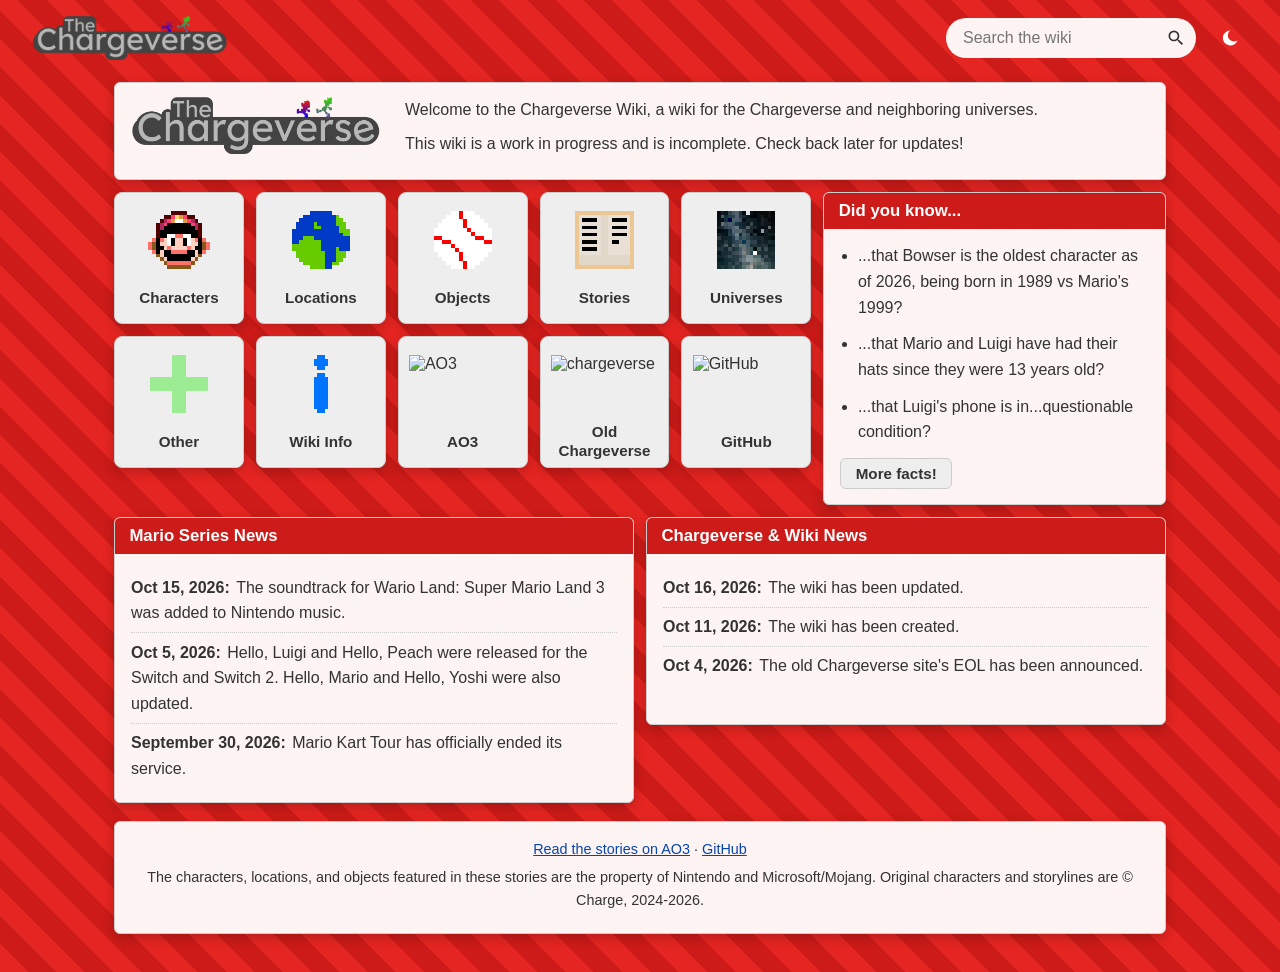
==== index.html @ e4b1b05f "Fixed homepage characters link" ====
<!DOCTYPE html>
<html lang="en">
<head>
    <meta charset="utf-8">
    <meta name="viewport" content="width=device-width, initial-scale=1.0">
    <title>Home - Chargeverse Wiki</title>

    <link rel="apple-touch-icon" href="site_assets/apple-touch-icon.png">
    <link rel="icon" type="image/png" sizes="32x32" href="site_assets/favicon-32x32.png">
    <link rel="icon" type="image/png" sizes="16x16" href="site_assets/favicon-16x16.png">
    <meta name="apple-mobile-web-app-capable" content="yes">
    <meta name="apple-mobile-web-app-title" content="Chargeverse Wiki">
    <meta name="theme-color" content="#cc1b18" media="(prefers-color-scheme: light)">
    <meta name="theme-color" content="#0a0a0a" media="(prefers-color-scheme: dark)">
    <link rel="manifest" href="site_assets/site.webmanifest">

    <link rel="stylesheet" href="styles.css">
    <script src="script.js"></script>
</head>
<body>

    <div class="top-bar wiki-bar">
        <a class="site-logo" href="index.html"><img src="site_assets/The Chargeverse Logo.png" alt="Chargeverse Wiki home"></a>
        <div class="controls">
            <div class="search-container" id="search-box">
                <form class="search-form" id="search-form" action="search.html" method="get">
                    <input class="search-input" id="search-input" type="text" name="q" placeholder="Search the wiki" aria-label="Search the wiki" autocomplete="off">
                    <button class="icon-btn" id="search-btn" type="button" aria-label="Search">
                        <svg width="20" height="20" viewBox="0 0 24 24" aria-hidden="true"><path d="M15.5 14h-.79l-.28-.27A6.47 6.47 0 0 0 16 9.5 6.5 6.5 0 1 0 9.5 16c1.61 0 3.09-.59 4.23-1.57l.27.28v.79l5 4.99L20.49 19l-4.99-5zm-6 0C7.01 14 5 11.99 5 9.5S7.01 5 9.5 5 14 7.01 14 9.5 11.99 14 9.5 14z"/></svg>
                    </button>
                </form>
            </div>
            <button class="icon-btn" id="theme-toggle" type="button" aria-label="Toggle light/dark mode" title="Toggle light/dark mode">
                <svg class="icon-moon" width="20" height="20" viewBox="0 0 24 24" aria-hidden="true"><path d="M12.3 3a9 9 0 1 0 8.7 11.6A7 7 0 0 1 12.3 3z"/></svg>
                <svg class="icon-sun" width="20" height="20" viewBox="0 0 24 24" aria-hidden="true"><path d="M12 7a5 5 0 1 0 0 10 5 5 0 0 0 0-10zM11 1h2v3h-2zM11 20h2v3h-2zM1 11h3v2H1zM20 11h3v2h-3zM4.2 5.6l1.4-1.4 2.1 2.1-1.4 1.4zM16.3 17.7l1.4-1.4 2.1 2.1-1.4 1.4zM4.2 18.4l2.1-2.1 1.4 1.4-2.1 2.1zM16.3 6.3l2.1-2.1 1.4 1.4-2.1 2.1z"/></svg>
            </button>
        </div>
    </div>

    <div class="wrap">

        <div class="cols">
            <div class="col-full">
                <div class="panel intro">
                    <div class="panel-body">
                        <img class="intro-logo-img" src="site_assets/The Chargeverse Logo.png" alt="Chargeverse logo">
                        <p>Welcome to the Chargeverse Wiki, a wiki for the Chargeverse and neighboring universes.</p>
                        <p>This wiki is a work in progress and is incomplete. Check back later for updates!</p>
                    </div>
                </div>
            </div>
        </div>

        <div class="cols">
            <div class="col-main">
                <div class="tile-grid">
                    <div class="tile">
                        <a class="tile-link" href="articles/lists/characters.html">
                            <img src="sprites/characters/mario.png" alt="Mario">
                            <span class="tile-label"><span>Characters</span></span>
                        </a>
                    </div>
                    <div class="tile">
                        <a class="tile-link" href="index.html">
                            <img src="sprites/homepage/aurelia.png" alt="Locations">
                            <span class="tile-label"><span>Locations</span></span>
                        </a>
                    </div>
                    <div class="tile">
                        <a class="tile-link" href="index.html">
                            <img src="sprites/homepage/ball.png" alt="Objects">
                            <span class="tile-label"><span>Objects</span></span>
                        </a>
                    </div>
                    <div class="tile">
                        <a class="tile-link" href="index.html">
                            <img src="sprites/homepage/book.png" alt="Stories">
                            <span class="tile-label"><span>Stories</span></span>
                        </a>
                    </div>
                    <div class="tile">
                        <a class="tile-link" href="index.html">
                            <img src="sprites/homepage/nightsky.png" alt="Universes">
                            <span class="tile-label"><span>Universes</span></span>
                        </a>
                    </div>
                    <div class="tile">
                        <a class="tile-link" href="index.html">
                            <img src="sprites/homepage/more.png" alt="Other">
                            <span class="tile-label"><span>Other</span></span>
                        </a>
                    </div>
                    <div class="tile">
                        <a class="tile-link" href="index.html">
                            <img src="sprites/homepage/info.png" alt="Wiki Info">
                            <span class="tile-label"><span>Wiki Info</span></span>
                        </a>
                    </div>
                    <div class="tile">
                        <a class="tile-link" href="https://archiveofourown.org/users/ChargeUp03/works">
                            <img src="sprites/homepage/ao3.png" alt="AO3">
                            <span class="tile-label"><span>AO3</span></span>
                        </a>
                    </div>
                    <div class="tile">
                        <a class="tile-link" href="https://chargeup03.github.io/The-Chargeverse/" title="The old Chargeverse site">
                            <img src="sprites/homepage/old_chargeverse.png" alt="chargeverse">
                            <span class="tile-label"><span>Old Chargeverse</span></span>
                        </a>
                    </div>
                    <div class="tile">
                        <a class="tile-link" href="https://github.com/ChargeUp03/Chargeverse-Wiki">
                            <img src="sprites/homepage/github.png" alt="GitHub">
                            <span class="tile-label"><span>GitHub</span></span>
                        </a>
                    </div>
                </div>
            </div>

            <div class="col-side">
                <div class="panel">
                    <h2 class="panel-title">Did you know...</h2>
                    <div class="panel-body">
                        <ul class="facts-list" id="facts-list">
                            <li>Loading facts...</li>
                        </ul>
                        <noscript><p>JavaScript seems to be off, or your device doesn't support it. Turn on JavaScript to see random facts if your device supports it.</p></noscript>
                        <button class="btn" id="facts-refresh" type="button">More facts!</button>
                    </div>
                </div>
            </div>
        </div>

        <!-- News -->
        <div class="cols">
            <div class="col-half">
                <div class="panel">
                    <h2 class="panel-title">Mario Series News</h2>
                    <div class="panel-body news-body">
                        <ul class="news-list">
                            <li><span class="news-date">Oct 15, 2026:</span>The soundtrack for Wario Land: Super Mario Land 3 was added to Nintendo music.</li>
                            <li><span class="news-date">Oct 5, 2026:</span>Hello, Luigi and Hello, Peach were released for the Switch and Switch 2. Hello, Mario and Hello, Yoshi were also updated.</li>
                            <li><span class="news-date">September 30, 2026:</span>Mario Kart Tour has officially ended its service.</li>
                        </ul>
                    </div>
                </div>
            </div>
            <div class="col-half">
                <div class="panel">
                    <h2 class="panel-title">Chargeverse &amp; Wiki News</h2>
                    <div class="panel-body news-body">
                        <ul class="news-list">
                            <li><span class="news-date">Oct 16, 2026:</span>The wiki has been updated.</li>
                            <li><span class="news-date">Oct 11, 2026:</span>The wiki has been created.</li>
                            <li><span class="news-date">Oct 4, 2026:</span>The old Chargeverse site's EOL has been announced.</li>
                        </ul>
                    </div>
                </div>
            </div>
        </div>

        <!-- Footer -->
        <div class="cols">
            <div class="col-full">
                <div class="panel site-footer">
                    <p><a href="https://archiveofourown.org/users/ChargeUp03/works">Read the stories on AO3</a> &middot; <a href="https://github.com/ChargeUp03/Chargeverse-Wiki">GitHub</a></p>
                    <p>The characters, locations, and objects featured in these stories are the property of Nintendo and Microsoft/Mojang. Original characters and storylines are © Charge, 2024-2026.</p>
                </div>
            </div>
        </div>

    </div>

</body>
</html>
---- styles.css ----
/* --- CSS Variables & Theme setup --- */
:root {
    /* Fonts: Clean system sans-serif fallback */
    --font-main: -apple-system, BlinkMacSystemFont, "Segoe UI", Roboto, Helvetica, Arial, sans-serif;
    
    /* Default Light Theme (Mario Red Stripe) */
    --bg-color-1: #E52521; /* Mario Red */
    --bg-color-2: #cc1b18; /* Slightly darker red for stripe */
    --text-color: #ffffff;
    --hero-text: #ffffff;
    --panel-bg: rgba(255, 255, 255, 0.95);
    --panel-text: #333333;
    --btn-bg: #eeeeee; /* Darkened slightly from original white */
    --btn-hover: #fafafa;
    --btn-border: #cccccc;
    --icon-color: #ffffff;
    --link-color: #0645ad;
    --title-bg: #cc1b18;
    --title-text: #ffffff;
    --soft-bg: #f4f4f4;
}

[data-theme="dark"] {
    /* Dark Theme (Black & Dark Grey Stripe) */
    --bg-color-1: #0a0a0a; /* Black */
    --bg-color-2: #1a1a1a; /* Dark Grey */
    --text-color: #e0e0e0;
    --hero-text: #e0e0e0;
    --panel-bg: rgba(30, 30, 30, 0.95);
    --panel-text: #e0e0e0;
    --btn-bg: #2a2a2a;
    --btn-hover: #3a3a3a;
    --btn-border: #444444;
    --icon-color: #e0e0e0;
    --link-color: #7db3ff;
    --title-bg: #1a1a1a;
    --title-text: #e0e0e0;
    --soft-bg: #262626;
}

/* --- Base Styles --- */
* {
    box-sizing: border-box;
    margin: 0;
    padding: 0;
}

body {
    font-family: var(--font-main);
    color: var(--text-color);
    min-height: 100vh;
    /* Diagonal Striped Background: Angle set to 45deg creates \ stripes, sizes reverted */
    background: repeating-linear-gradient(
        45deg,
        var(--bg-color-1),
        var(--bg-color-1) 20px,
        var(--bg-color-2) 20px,
        var(--bg-color-2) 40px
    );
    transition: background 0.3s ease, color 0.3s ease;
}

/* --- Top Bar & Controls --- */
.top-bar {
    display: flex;
    justify-content: space-between;
    align-items: center;
    padding: 1rem 2rem;
}

.logo-placeholder {
    font-weight: bold;
    font-size: 1.2rem;
    color: var(--hero-text);
}

.controls {
    display: flex;
    align-items: center;
    gap: 1rem;
}

.icon-btn {
    background: none;
    border: none;
    color: var(--icon-color);
    cursor: pointer;
    display: flex;
    align-items: center;
    justify-content: center;
    padding: 0.5rem;
    border-radius: 50%;
    transition: background 0.2s;
}

.icon-btn:hover {
    background: rgba(255, 255, 255, 0.2);
}

/* --- Search (always open) --- */
.search-container {
    display: flex;
    align-items: center;
    width: 250px;
    max-width: 58vw;
    background: var(--panel-bg);
    border-radius: 20px;
    padding: 2px;
    overflow: hidden;
}

.search-input {
    flex: 1;
    min-width: 0;
    width: 100%;
    background: transparent;
    border: none;
    outline: none;
    color: var(--panel-text);
    font-family: var(--font-main);
    font-size: 16px; /* 16px stops iPhones zooming in on focus */
    padding: 0 10px 0 15px;
}

.search-container .icon-btn {
    color: var(--panel-text);
}

.search-container .icon-btn:hover {
    background: rgba(0, 0, 0, 0.05);
}

/* --- Main Layout --- */
.container {
    max-width: 900px;
    margin: 0 auto;
    padding: 2rem;
    text-align: center;
}

.hero {
    margin-bottom: 3rem;
    color: var(--hero-text);
    text-shadow: 0 2px 4px rgba(0,0,0,0.3);
}

.hero h1 {
    font-size: 2.5rem;
    margin-bottom: 0.5rem;
}

.hero p {
    font-size: 1.1rem;
    opacity: 0.9;
}

/* --- Navigation Button Grid --- */
.button-grid {
    display: grid;
    grid-template-columns: 1fr; /* 1 wide on mobile */
    gap: 1.5rem; 
    padding: 1rem 0; 
}

.nav-button {
    display: block;
    text-decoration: none;
    color: var(--panel-text);
    background: var(--btn-bg);
    border: 1px solid var(--btn-border);
    padding: 1.2rem;
    border-radius: 8px;
    font-weight: 600;
    font-size: 1.1rem;
    box-shadow: 0 4px 12px rgba(0,0,0,0.2); 
    transition: transform 0.1s ease, background 0.2s ease, box-shadow 0.2s ease;
}

.nav-button:hover {
    background: var(--btn-hover);
    transform: translateY(-2px);
    box-shadow: 0 6px 16px rgba(0,0,0,0.3);
}

/* Desktop layout: 2 wide */
@media (min-width: 600px) {
    .button-grid {
        grid-template-columns: 1fr 1fr;
    }
}

/* Story Text Styling */
.story {
    text-align: left;
    
    white-space: pre-line;

    font-family: var(--font-main);
    color: var(--panel-text);

    font-size: 1.05rem;
    line-height: 1.75;

    padding: 1.5rem;
    border-radius: 10px;
}

/* --- Notice Banner --- */
.notice {
    max-width: 900px;
    margin: 1rem auto 0;
    padding: 1.2rem 1.5rem;
    text-align: left;

    font-family: var(--font-main);
    color: var(--panel-text);
    background: var(--panel-bg);
    border: 1px solid var(--btn-border);
    border-left: 6px solid #E52521; /* Mario Red accent, visible in both themes */
    border-radius: 8px;
    box-shadow: 0 4px 12px rgba(0,0,0,0.2);
}

.notice h2 {
    font-size: 1.2rem;
    margin-bottom: 0.4rem;
}

.notice p {
    font-size: 1rem;
    line-height: 1.6;
}

/* Keep it from touching the screen edges on narrow screens */
@media (max-width: 960px) {
    .notice {
        margin-left: 1rem;
        margin-right: 1rem;
    }
}


/* ==========================================================
   WIKI LAYOUT (added for the homepage / article template)
   Floats + percentages on purpose, so older browsers cope.
   ========================================================== */

/* Toolbar: right aligned */
.top-bar.wiki-bar {
    justify-content: flex-end;
}

.search-container form,
.search-form {
    display: flex;
    align-items: center;
    width: 100%;
    margin: 0;
}

.search-container .icon-btn {
    flex: none;
}

/* Theme toggle icons: moon in light mode, sun in dark mode */
.icon-btn .icon-sun { display: none; }
[data-theme="dark"] .icon-btn .icon-sun { display: block; }
[data-theme="dark"] .icon-btn .icon-moon { display: none; }

.icon-btn svg {
    display: block;
    fill: currentColor;
}

/* Page wrapper */
.wrap {
    max-width: 1100px;
    margin: 0 auto;
    padding: 0 1.5rem 2rem;
}

.cols {
    margin: 0 -6px;
}

.cols:after,
.intro:after,
.tile-grid:after {
    content: "";
    display: block;
    clear: both;
}

.col-full { padding: 6px; }
.col-main { float: left; width: 66.666%; }
.col-side { float: left; width: 33.333%; padding: 6px; }
.col-half { float: left; width: 50%; padding: 6px; }

/* Wiki-style panels */
.panel {
    background: var(--panel-bg);
    color: var(--panel-text);
    border: 1px solid var(--btn-border);
    border-radius: 6px;
    box-shadow: 0 4px 12px rgba(0,0,0,0.2);
    text-align: left;
    overflow: hidden;
}

.panel a {
    color: var(--link-color);
}

.panel-title {
    background: var(--title-bg);
    color: var(--title-text);
    font-size: 1.05rem;
    font-weight: bold;
    padding: 0.5rem 0.9rem;
    margin: 0;
}

.panel-body {
    padding: 0.9rem 1rem;
    line-height: 1.6;
}

/* Intro box with logo spot */
.intro-logo {
    float: left;
    width: 140px;
    height: 140px;
    margin: 0 1rem 0.5rem 0;
    border: 2px dashed var(--btn-border);
    background: var(--soft-bg);
    text-align: center;
    line-height: 140px;
    font-size: 0.85rem;
    opacity: 0.8;
}

.intro-logo img {
    display: block;
    width: 100%;
    height: 100%;
}

.intro h1 {
    font-size: 1.8rem;
    margin-bottom: 0.4rem;
}

.intro p {
    margin-bottom: 0.5rem;
}

/* Square buttons */
.tile {
    float: left;
    width: 20%;
    padding: 6px;
}

.tile-link {
    display: block;
    position: relative;
    width: 100%;
    height: 0;
    padding-top: 100%;
    text-decoration: none;
    color: var(--panel-text);
    background: var(--btn-bg);
    border: 1px solid var(--btn-border);
    border-radius: 8px;
    box-shadow: 0 4px 12px rgba(0,0,0,0.2);
    overflow: hidden;
}

.tile-link:hover {
    background: var(--btn-hover);
    box-shadow: 0 6px 16px rgba(0,0,0,0.3);
}

.tile-img {
    position: absolute;
    top: 8px;
    left: 8px;
    right: 8px;
    bottom: 50px;
    border: 2px dashed var(--btn-border);
    background: var(--soft-bg);
    text-align: center;
    overflow: hidden;
}

.tile-img img {
    display: block;
    width: 100%;
    height: 100%;
}

.tile-label {
    position: absolute;
    left: 0;
    right: 0;
    bottom: 0;
    height: 50px;
    padding: 0 6px;
    display: table;
    width: 100%;
    font-weight: 600;
    font-size: 0.95rem;
    line-height: 1.2;
    text-align: center;
}

.tile-label span {
    display: table-cell;
    vertical-align: middle;
}

/* Did you know */
.facts-list {
    margin: 0 0 0.8rem 1.1rem;
}

.facts-list li {
    margin-bottom: 0.7rem;
}

.btn {
    display: inline-block;
    cursor: pointer;
    font-family: var(--font-main);
    font-size: 0.95rem;
    font-weight: 600;
    color: var(--panel-text);
    background: var(--btn-bg);
    border: 1px solid var(--btn-border);
    border-radius: 6px;
    padding: 0.4rem 0.9rem;
}

.btn:hover {
    background: var(--btn-hover);
}

/* News boxes: grow with their content, never clip */
.news-body {
    min-height: 170px;
}

.news-list {
    list-style: none;
    margin: 0;
    padding: 0;
}

.news-list li {
    padding: 0.4rem 0;
    border-bottom: 1px dotted var(--btn-border);
}

.news-list li:last-child {
    border-bottom: none;
}

.news-date {
    font-weight: bold;
    margin-right: 0.4rem;
}

/* Footer */
.site-footer {
    margin-top: 6px;
    padding: 1rem;
    text-align: center;
    font-size: 0.9rem;
    line-height: 1.6;
}

.site-footer p { margin-bottom: 0.3rem; }

/* Small screens */
@media (max-width: 800px) {
    .col-main,
    .col-side { float: none; width: 100%; }
    .col-main { padding: 0; }
}

@media (max-width: 560px) {
    .col-half { float: none; width: 100%; }
    .intro-logo { float: none; margin: 0 auto 0.8rem; }
    .wrap { padding: 0 0.5rem 1.5rem; }
}

.tile-img img {
    image-rendering: pixelated;
    object-fit: contain;
}

html {
    background-color: var(--bg-color-1);
}

[data-theme="dark"] {
    color-scheme: dark;
}

.tile-link > img {
    position: absolute;
    top: 0;
    left: 0;
    box-sizing: border-box;
    width: 100%;
    height: 78%;                    
    height: calc(100% - 50px);      
    padding: 14% 8% 3%;
    object-fit: contain;
    image-rendering: pixelated;
}

/* Logo beside the intro text */
.intro-logo-img {
    float: left;
    width: 250px;
    max-width: 40%;
    height: auto;
    margin: 0 1.5rem 0.5rem 0;
}

@media (max-width: 560px) {
    .intro-logo-img {
        float: none;
        display: block;
        max-width: 100%;
        margin: 0 auto 1rem;
    }
}

/* Phones: 3 buttons across, smaller labels */
@media (max-width: 640px) {
    .tile { width: 33.333%; padding: 4px; }
    .tile-label { height: 36px; font-size: 0.8rem; }
    .tile-link > img { height: calc(100% - 36px); }
}

/* Toolbar with logo: logo left, search + theme toggle right */
.top-bar {
    gap: 0.75rem;
}

.controls {
    flex: 1;
    min-width: 0;
    justify-content: flex-end;
}

.search-container {
    flex: 0 1 250px;
    width: auto;
    max-width: none;
    min-width: 0;
}

.site-logo {
    display: block;
    flex: none;
}

.site-logo img {
    display: block;
    height: 44px;
    width: auto;
}

@media (max-width: 640px) {
    .top-bar { padding: 0.75rem 1rem; }
    .controls { gap: 0.5rem; }
    .site-logo img { height: 28px; }
}
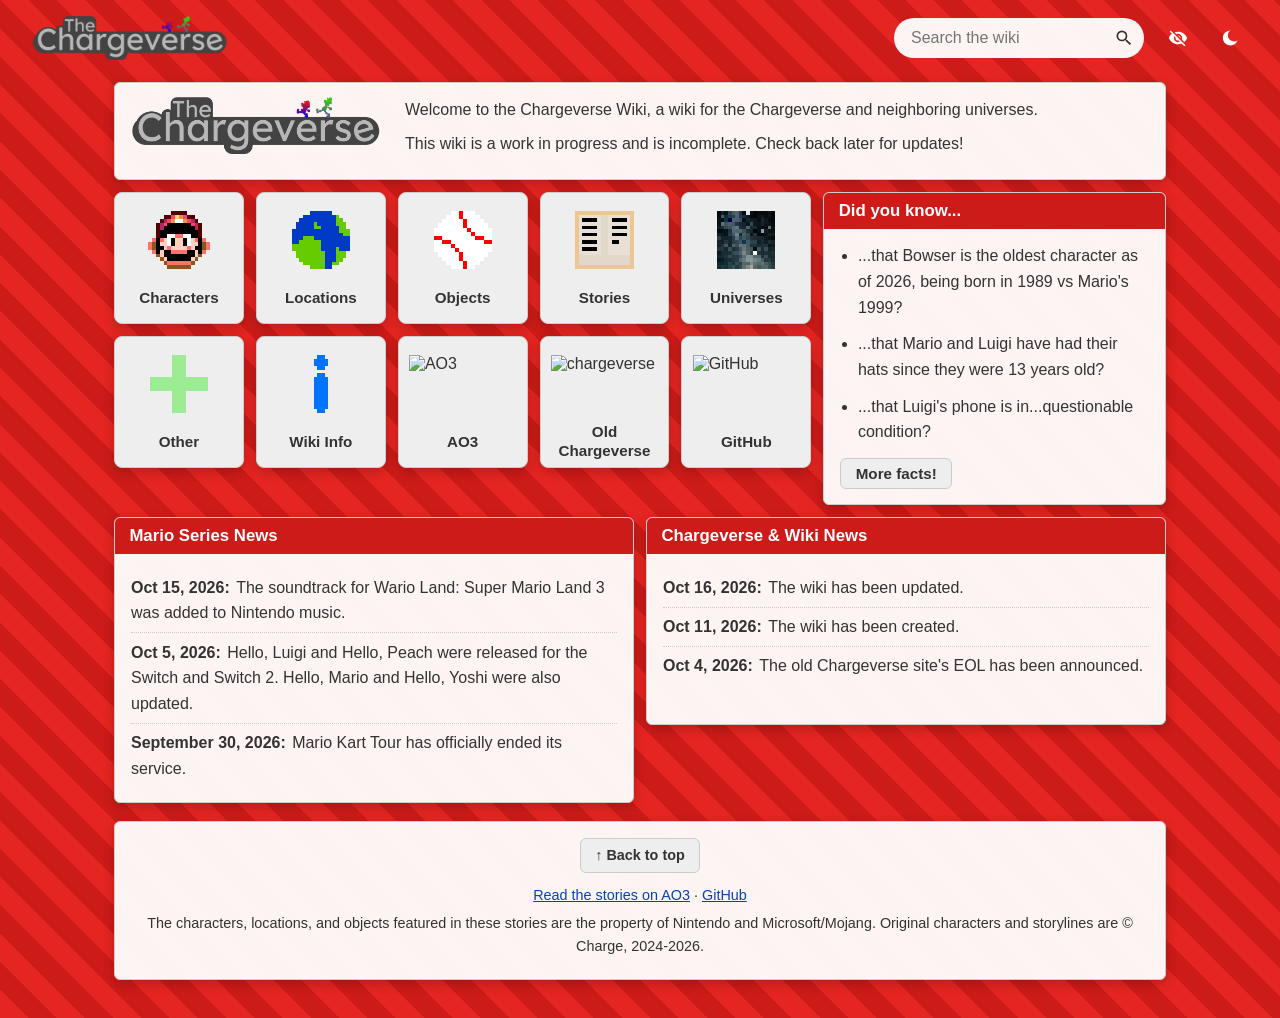
==== commit 22f748de: "Added spoiler mode and back to top button, moved character sprites around, updated character infobox" ====
--- a/index.html
+++ b/index.html
@@ -30,6 +30,10 @@
                     </button>
                 </form>
             </div>
+            <button class="icon-btn" id="spoiler-toggle" type="button" aria-label="Spoiler mode" title="Spoiler mode">
+                <svg class="icon-eye" width="20" height="20" viewBox="0 0 24 24" aria-hidden="true"><path d="M12 4.5C7 4.5 2.73 7.61 1 12c1.73 4.39 6 7.5 11 7.5s9.27-3.11 11-7.5c-1.73-4.39-6-7.5-11-7.5zM12 17c-2.76 0-5-2.24-5-5s2.24-5 5-5 5 2.24 5 5-2.24 5-5 5zm0-8c-1.66 0-3 1.34-3 3s1.34 3 3 3 3-1.34 3-3-1.34-3-3-3z"/></svg>
+                <svg class="icon-eye-off" width="20" height="20" viewBox="0 0 24 24" aria-hidden="true"><path d="M12 7c2.76 0 5 2.24 5 5 0 .65-.13 1.26-.36 1.83l2.92 2.92c1.51-1.26 2.7-2.89 3.43-4.75-1.73-4.39-6-7.5-11-7.5-1.4 0-2.74.25-3.98.7l2.16 2.16C10.74 7.13 11.35 7 12 7zM2 4.27l2.28 2.28.46.46C3.08 8.3 1.78 10.02 1 12c1.73 4.39 6 7.5 11 7.5 1.55 0 3.03-.3 4.38-.84l.42.42L19.73 22 21 20.73 3.27 3 2 4.27zM7.53 9.8l1.55 1.55c-.05.21-.08.43-.08.65 0 1.66 1.34 3 3 3 .22 0 .44-.03.65-.08l1.55 1.55c-.67.33-1.41.53-2.2.53-2.76 0-5-2.24-5-5 0-.79.2-1.53.53-2.2zm4.31-.78l3.15 3.15.02-.16c0-1.66-1.34-3-3-3l-.17.01z"/></svg>
+            </button>
             <button class="icon-btn" id="theme-toggle" type="button" aria-label="Toggle light/dark mode" title="Toggle light/dark mode">
                 <svg class="icon-moon" width="20" height="20" viewBox="0 0 24 24" aria-hidden="true"><path d="M12.3 3a9 9 0 1 0 8.7 11.6A7 7 0 0 1 12.3 3z"/></svg>
                 <svg class="icon-sun" width="20" height="20" viewBox="0 0 24 24" aria-hidden="true"><path d="M12 7a5 5 0 1 0 0 10 5 5 0 0 0 0-10zM11 1h2v3h-2zM11 20h2v3h-2zM1 11h3v2H1zM20 11h3v2h-3zM4.2 5.6l1.4-1.4 2.1 2.1-1.4 1.4zM16.3 17.7l1.4-1.4 2.1 2.1-1.4 1.4zM4.2 18.4l2.1-2.1 1.4 1.4-2.1 2.1zM16.3 6.3l2.1-2.1 1.4 1.4-2.1 2.1z"/></svg>
@@ -56,7 +60,7 @@
                 <div class="tile-grid">
                     <div class="tile">
                         <a class="tile-link" href="articles/lists/characters.html">
-                            <img src="sprites/characters/mario.png" alt="Mario">
+                            <img src="sprites/characters/primary_chargeverse/mario.png" alt="Mario">
                             <span class="tile-label"><span>Characters</span></span>
                         </a>
                     </div>
@@ -163,6 +167,7 @@
         <div class="cols">
             <div class="col-full">
                 <div class="panel site-footer">
+                    <p><a class="back-to-top" href="#top">&uarr; Back to top</a></p>
                     <p><a href="https://archiveofourown.org/users/ChargeUp03/works">Read the stories on AO3</a> &middot; <a href="https://github.com/ChargeUp03/Chargeverse-Wiki">GitHub</a></p>
                     <p>The characters, locations, and objects featured in these stories are the property of Nintendo and Microsoft/Mojang. Original characters and storylines are © Charge, 2024-2026.</p>
                 </div>
--- a/styles.css
+++ b/styles.css
@@ -579,3 +579,45 @@
     .controls { gap: 0.5rem; }
     .site-logo img { height: 28px; }
 }
+
+/* ---------- Spoiler mode ---------- */
+.icon-btn .icon-eye-off { display: none; }
+[data-spoilers="on"] .icon-btn .icon-eye-off { display: block; }
+[data-spoilers="on"] .icon-btn .icon-eye { display: none; }
+
+[data-spoilers="on"] .spoiler {
+    background-color: currentColor;
+    border-radius: 3px;
+    cursor: pointer;
+}
+
+[data-spoilers="on"] .spoiler:not(.revealed) * {
+    color: inherit !important;
+    text-decoration: none !important;
+}
+
+[data-spoilers="on"] .spoiler:not(.revealed) img {
+    visibility: hidden;
+}
+
+[data-spoilers="on"] .spoiler.revealed {
+    background-color: transparent;
+    cursor: auto;
+}
+
+/* Back to top, in the footer box */
+.site-footer .back-to-top {
+    display: inline-block;
+    margin-bottom: 0.4rem;
+    padding: 0.3rem 0.9rem;
+    border: 1px solid var(--btn-border);
+    border-radius: 6px;
+    background: var(--btn-bg);
+    color: var(--panel-text);
+    font-weight: 600;
+    text-decoration: none;
+}
+
+.site-footer .back-to-top:hover {
+    background: var(--btn-hover);
+}
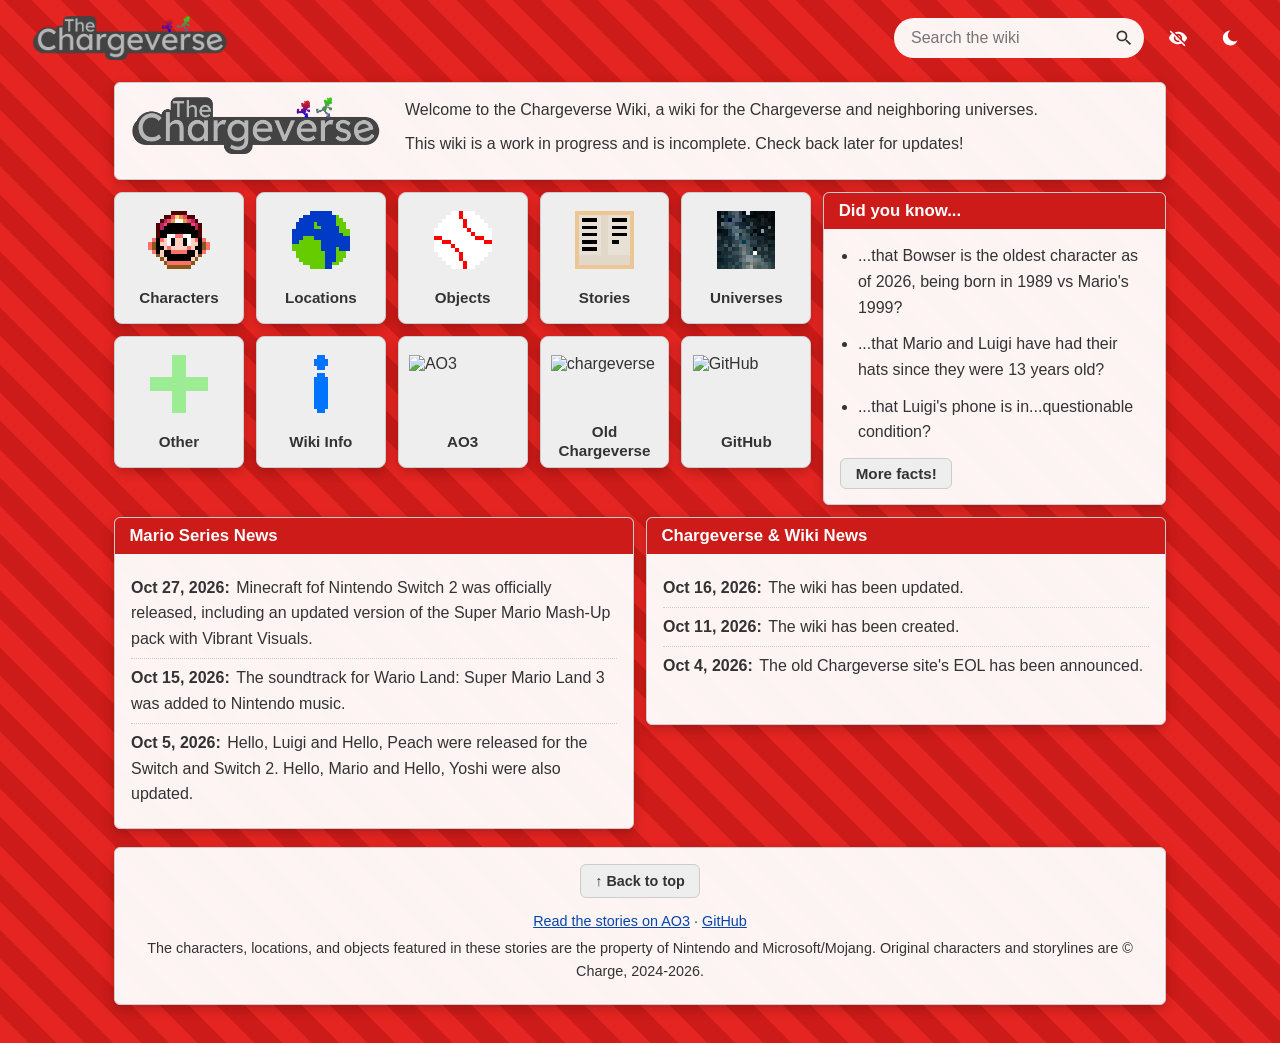
==== commit 6b009abc: "Update index.html" ====
--- a/index.html
+++ b/index.html
@@ -142,9 +142,9 @@
                     <h2 class="panel-title">Mario Series News</h2>
                     <div class="panel-body news-body">
                         <ul class="news-list">
+                            <li><span class="news-date">Oct 27, 2026:</span>Minecraft fof Nintendo Switch 2 was officially released, including an updated version of the Super Mario Mash-Up pack with Vibrant Visuals.</li>
                             <li><span class="news-date">Oct 15, 2026:</span>The soundtrack for Wario Land: Super Mario Land 3 was added to Nintendo music.</li>
                             <li><span class="news-date">Oct 5, 2026:</span>Hello, Luigi and Hello, Peach were released for the Switch and Switch 2. Hello, Mario and Hello, Yoshi were also updated.</li>
-                            <li><span class="news-date">September 30, 2026:</span>Mario Kart Tour has officially ended its service.</li>
                         </ul>
                     </div>
                 </div>
--- a/styles.css
+++ b/styles.css
@@ -620,4 +620,18 @@
 
 .site-footer .back-to-top:hover {
     background: var(--btn-hover);
+}
+
+/* ---------- Missing pages (red links) ---------- */
+:root {
+    --missing-link-color: #ba0000;
+}
+
+[data-theme="dark"] {
+    --missing-link-color: #ff7a7a;
+}
+
+.panel a.missing,
+.article-box a.missing {
+    color: var(--missing-link-color);
 }
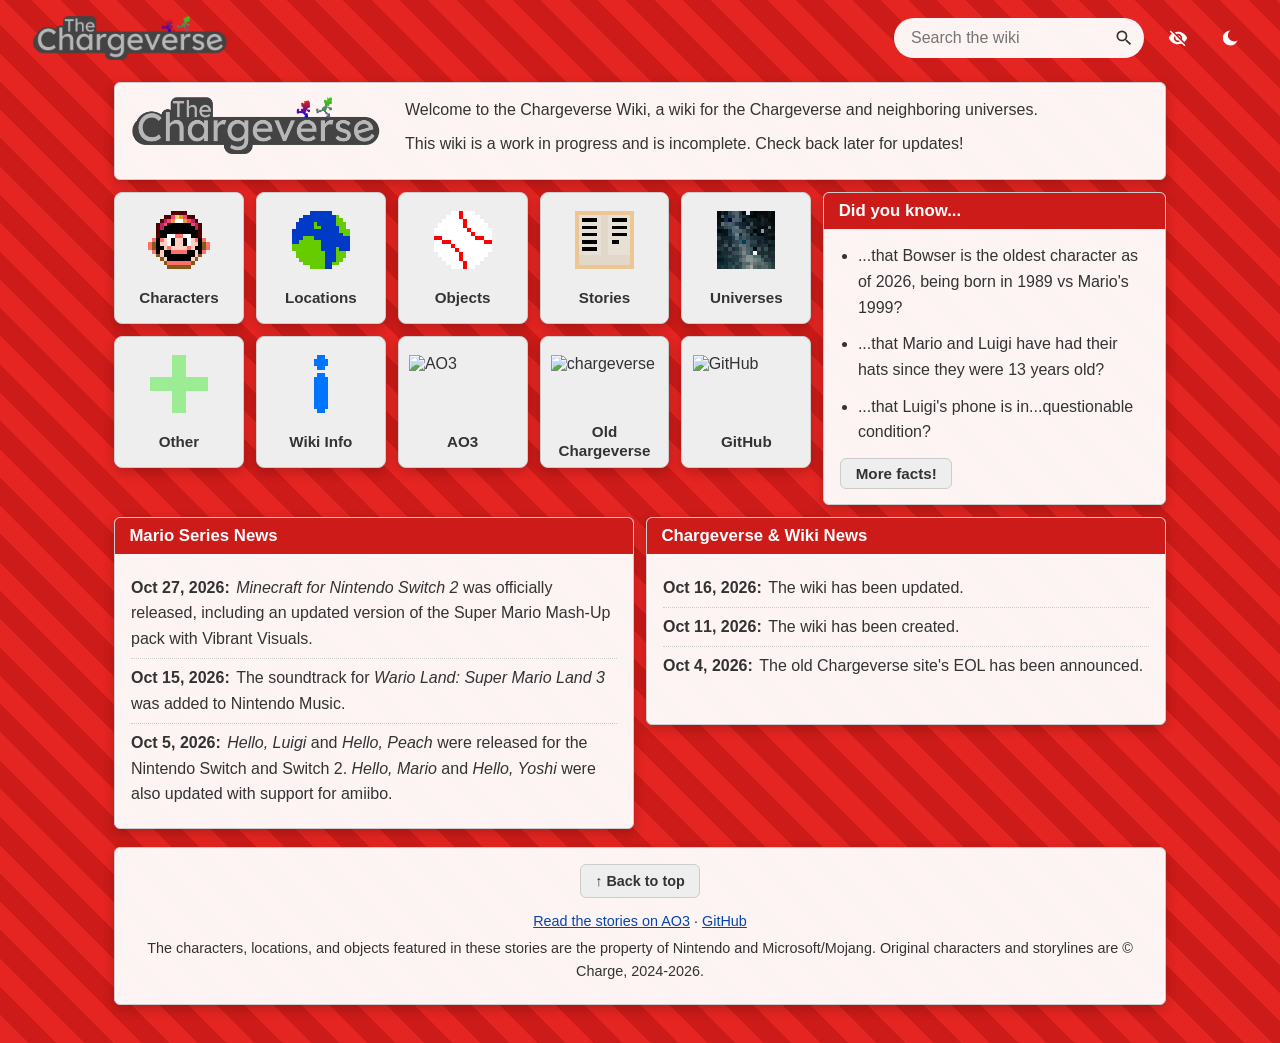
==== commit a7b6690f: "Update index.html" ====
--- a/index.html
+++ b/index.html
@@ -142,9 +142,9 @@
                     <h2 class="panel-title">Mario Series News</h2>
                     <div class="panel-body news-body">
                         <ul class="news-list">
-                            <li><span class="news-date">Oct 27, 2026:</span>Minecraft fof Nintendo Switch 2 was officially released, including an updated version of the Super Mario Mash-Up pack with Vibrant Visuals.</li>
-                            <li><span class="news-date">Oct 15, 2026:</span>The soundtrack for Wario Land: Super Mario Land 3 was added to Nintendo music.</li>
-                            <li><span class="news-date">Oct 5, 2026:</span>Hello, Luigi and Hello, Peach were released for the Switch and Switch 2. Hello, Mario and Hello, Yoshi were also updated.</li>
+                            <li><span class="news-date">Oct 27, 2026:</span><i>Minecraft for Nintendo Switch 2</i> was officially released, including an updated version of the Super Mario Mash-Up pack with Vibrant Visuals.</li>
+                            <li><span class="news-date">Oct 15, 2026:</span>The soundtrack for <i>Wario Land: Super Mario Land 3</i> was added to Nintendo Music.</li>
+                            <li><span class="news-date">Oct 5, 2026:</span><i>Hello, Luigi</i> and <i>Hello, Peach</i> were released for the Nintendo Switch and Switch 2. <i>Hello, Mario</i> and <i>Hello, Yoshi</i> were also updated with support for amiibo.</li>
                         </ul>
                     </div>
                 </div>
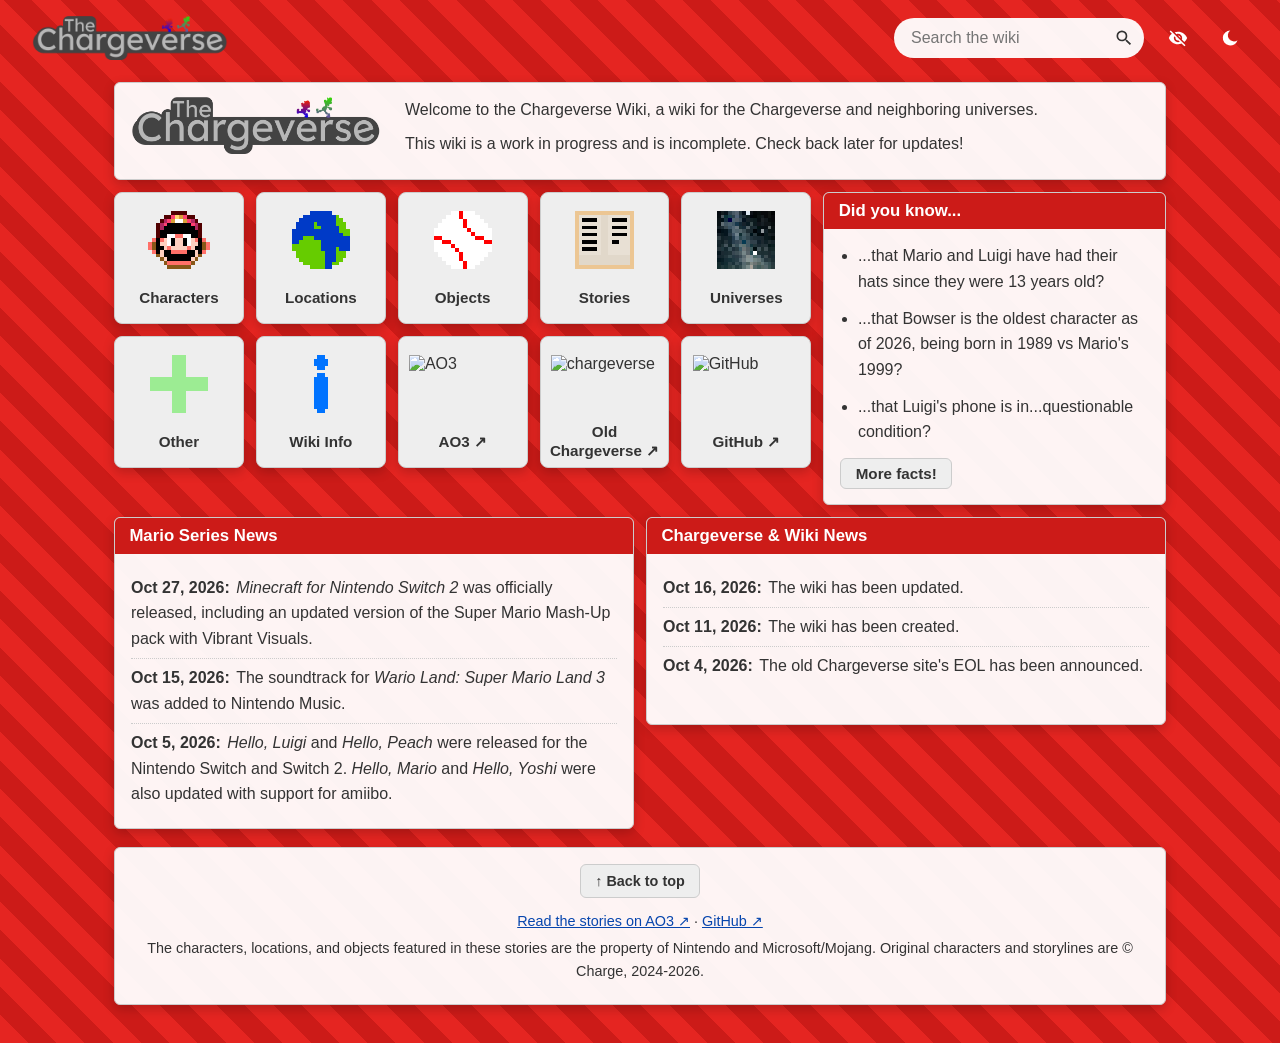
==== commit 7488e273: "Update index.html" ====
--- a/index.html
+++ b/index.html
@@ -103,19 +103,19 @@
                     <div class="tile">
                         <a class="tile-link" href="https://archiveofourown.org/users/ChargeUp03/works">
                             <img src="sprites/homepage/ao3.png" alt="AO3">
-                            <span class="tile-label"><span>AO3</span></span>
+                            <span class="tile-label"><span>AO3 ↗</span></span>
                         </a>
                     </div>
                     <div class="tile">
                         <a class="tile-link" href="https://chargeup03.github.io/The-Chargeverse/" title="The old Chargeverse site">
                             <img src="sprites/homepage/old_chargeverse.png" alt="chargeverse">
-                            <span class="tile-label"><span>Old Chargeverse</span></span>
+                            <span class="tile-label"><span>Old Chargeverse ↗</span></span>
                         </a>
                     </div>
                     <div class="tile">
                         <a class="tile-link" href="https://github.com/ChargeUp03/Chargeverse-Wiki">
                             <img src="sprites/homepage/github.png" alt="GitHub">
-                            <span class="tile-label"><span>GitHub</span></span>
+                            <span class="tile-label"><span>GitHub ↗</span></span>
                         </a>
                     </div>
                 </div>
@@ -168,7 +168,7 @@
             <div class="col-full">
                 <div class="panel site-footer">
                     <p><a class="back-to-top" href="#top">&uarr; Back to top</a></p>
-                    <p><a href="https://archiveofourown.org/users/ChargeUp03/works">Read the stories on AO3</a> &middot; <a href="https://github.com/ChargeUp03/Chargeverse-Wiki">GitHub</a></p>
+                    <p><a href="https://archiveofourown.org/users/ChargeUp03/works">Read the stories on AO3 ↗</a> &middot; <a href="https://github.com/ChargeUp03/Chargeverse-Wiki">GitHub ↗</a></p>
                     <p>The characters, locations, and objects featured in these stories are the property of Nintendo and Microsoft/Mojang. Original characters and storylines are © Charge, 2024-2026.</p>
                 </div>
             </div>
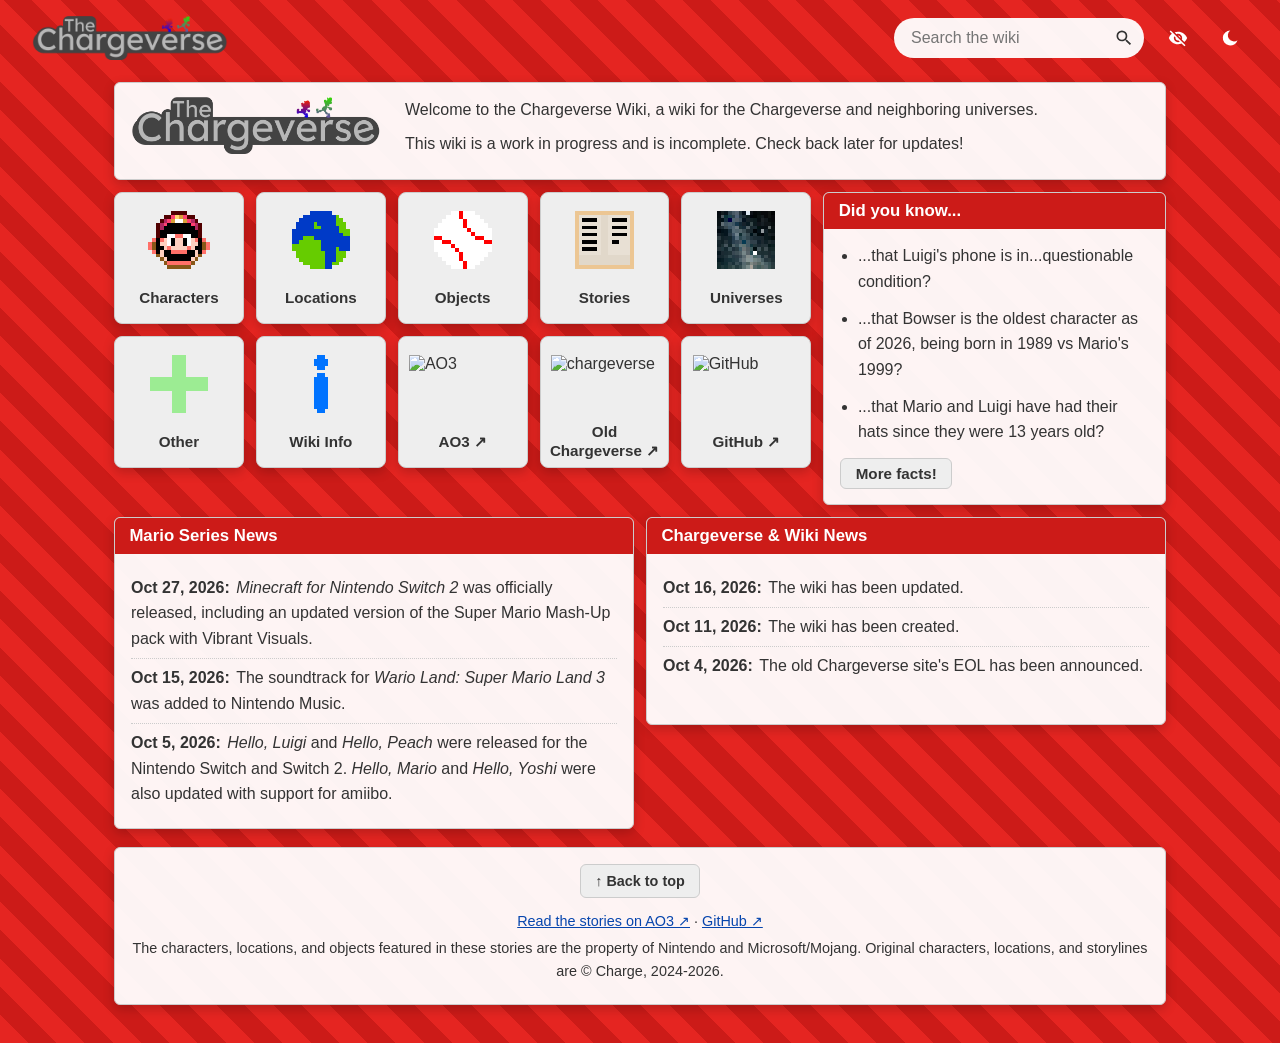
==== commit c7ee75c5: "Updated characters, minor updates to homepage, 404, and Mario's page in footer, and created minor an" ====
--- a/index.html
+++ b/index.html
@@ -169,7 +169,7 @@
                 <div class="panel site-footer">
                     <p><a class="back-to-top" href="#top">&uarr; Back to top</a></p>
                     <p><a href="https://archiveofourown.org/users/ChargeUp03/works">Read the stories on AO3 ↗</a> &middot; <a href="https://github.com/ChargeUp03/Chargeverse-Wiki">GitHub ↗</a></p>
-                    <p>The characters, locations, and objects featured in these stories are the property of Nintendo and Microsoft/Mojang. Original characters and storylines are © Charge, 2024-2026.</p>
+                    <p>The characters, locations, and objects featured in these stories are the property of Nintendo and Microsoft/Mojang. Original characters, locations, and storylines are © Charge, 2024-2026.</p>
                 </div>
             </div>
         </div>
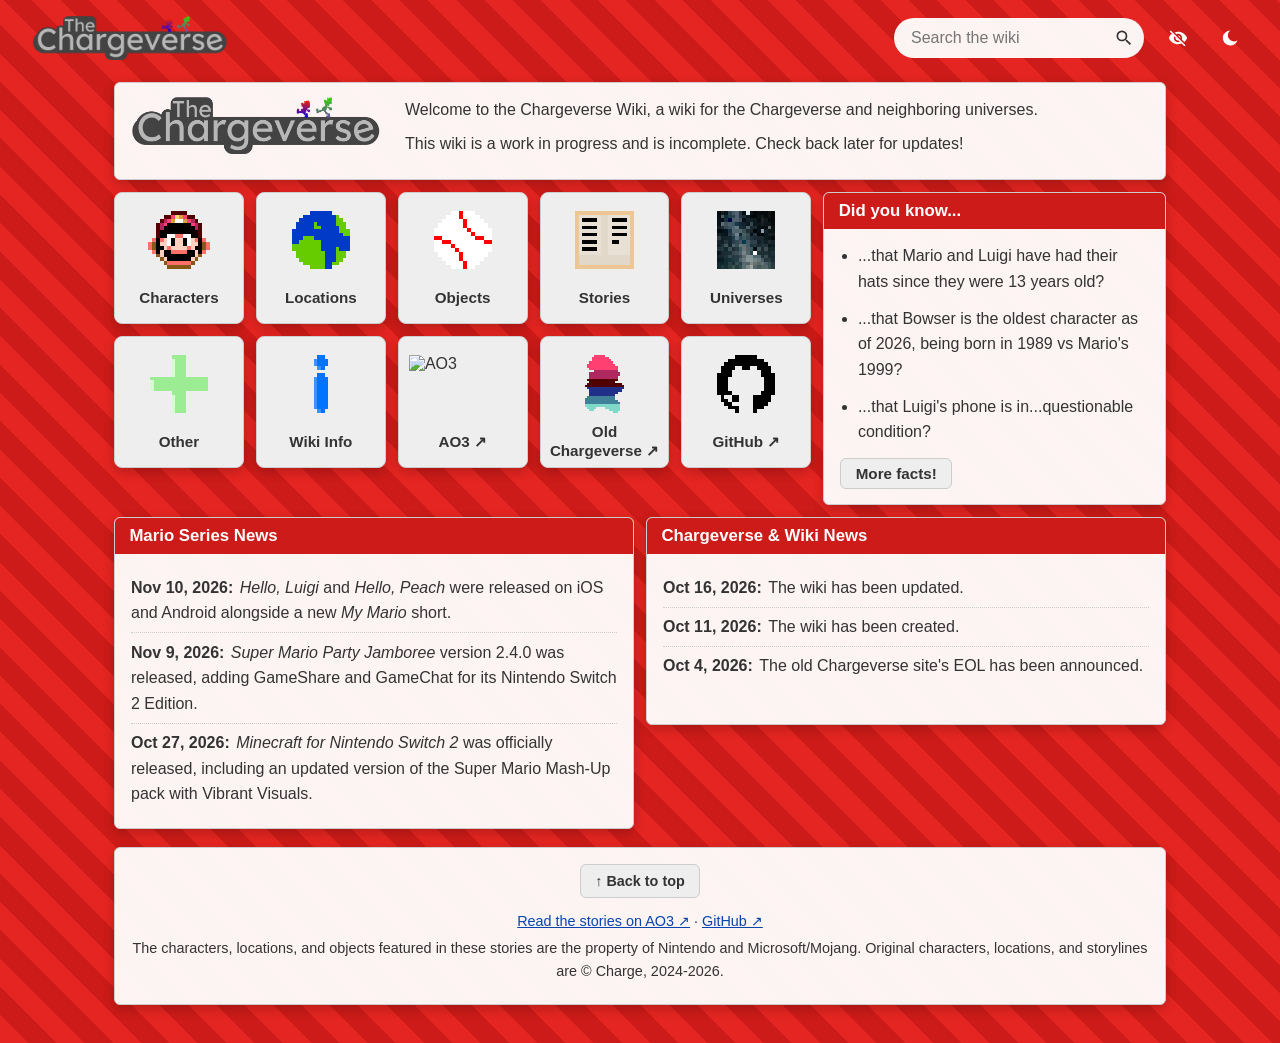
==== commit 7c593383: "Updated info and other icons, added old Chargeverse and GitHub icons, updated homepage to reflect th" ====
--- a/index.html
+++ b/index.html
@@ -142,9 +142,9 @@
                     <h2 class="panel-title">Mario Series News</h2>
                     <div class="panel-body news-body">
                         <ul class="news-list">
+                            <li><span class="news-date">Nov 10, 2026:</span><i>Hello, Luigi</i> and <i>Hello, Peach</i> were released on iOS and Android alongside a new <i>My Mario</i> short.</li>
+                            <li><span class="news-date">Nov 9, 2026:</span><i>Super Mario Party Jamboree</i> version 2.4.0 was released, adding GameShare and GameChat for its Nintendo Switch 2 Edition.</li>
                             <li><span class="news-date">Oct 27, 2026:</span><i>Minecraft for Nintendo Switch 2</i> was officially released, including an updated version of the Super Mario Mash-Up pack with Vibrant Visuals.</li>
-                            <li><span class="news-date">Oct 15, 2026:</span>The soundtrack for <i>Wario Land: Super Mario Land 3</i> was added to Nintendo Music.</li>
-                            <li><span class="news-date">Oct 5, 2026:</span><i>Hello, Luigi</i> and <i>Hello, Peach</i> were released for the Nintendo Switch and Switch 2. <i>Hello, Mario</i> and <i>Hello, Yoshi</i> were also updated with support for amiibo.</li>
                         </ul>
                     </div>
                 </div>
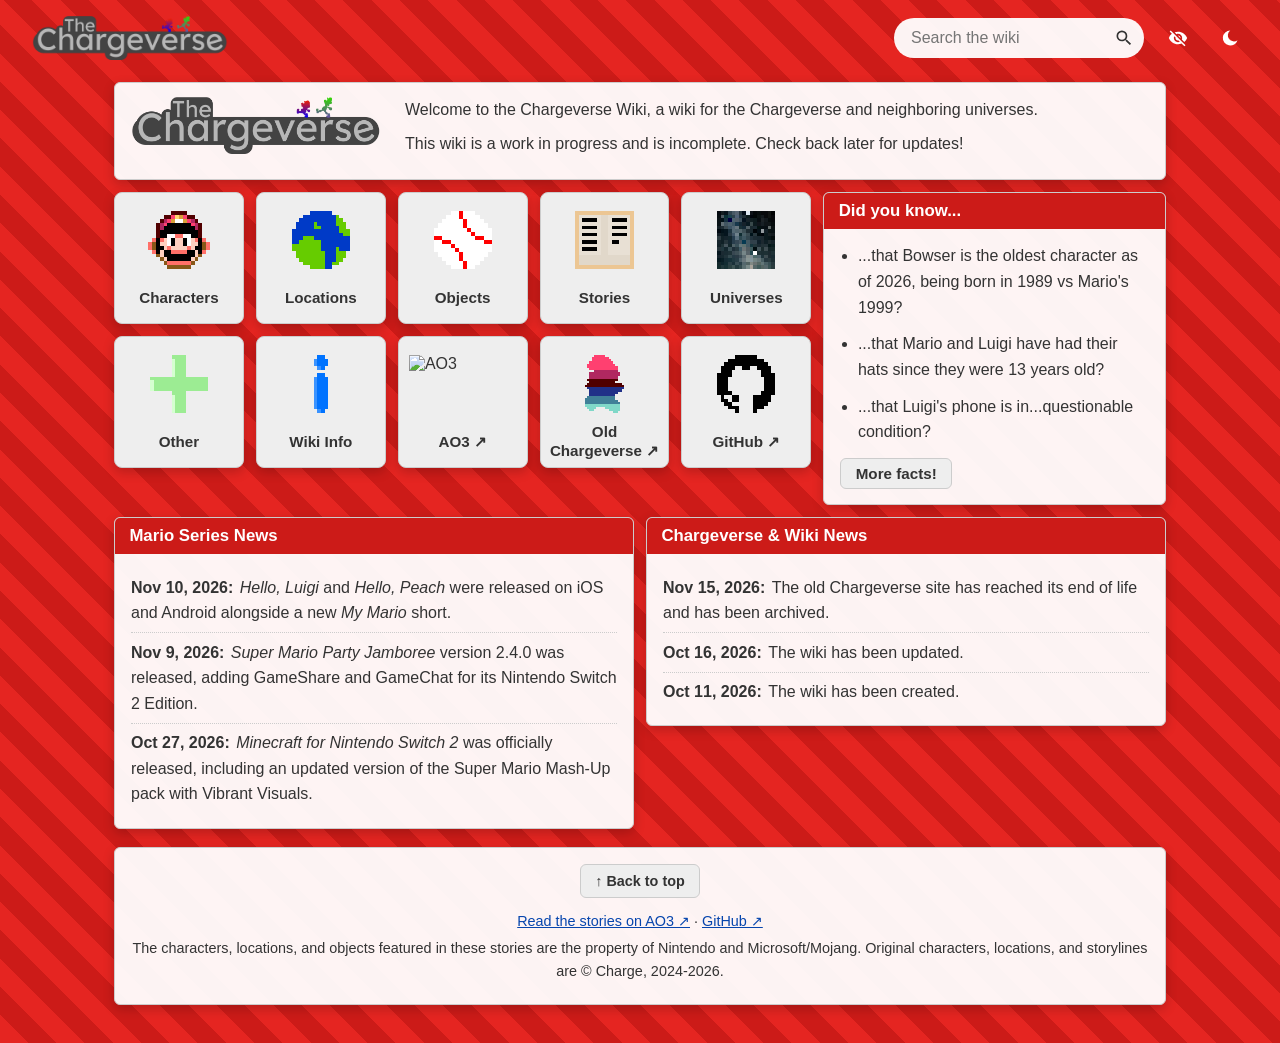
==== commit 61c5c891: "Update Chargeverse news" ====
--- a/index.html
+++ b/index.html
@@ -154,9 +154,9 @@
                     <h2 class="panel-title">Chargeverse &amp; Wiki News</h2>
                     <div class="panel-body news-body">
                         <ul class="news-list">
+                            <li><span class="news-date">Nov 15, 2026:</span>The old Chargeverse site has reached its end of life and has been archived.</li>
                             <li><span class="news-date">Oct 16, 2026:</span>The wiki has been updated.</li>
                             <li><span class="news-date">Oct 11, 2026:</span>The wiki has been created.</li>
-                            <li><span class="news-date">Oct 4, 2026:</span>The old Chargeverse site's EOL has been announced.</li>
                         </ul>
                     </div>
                 </div>
